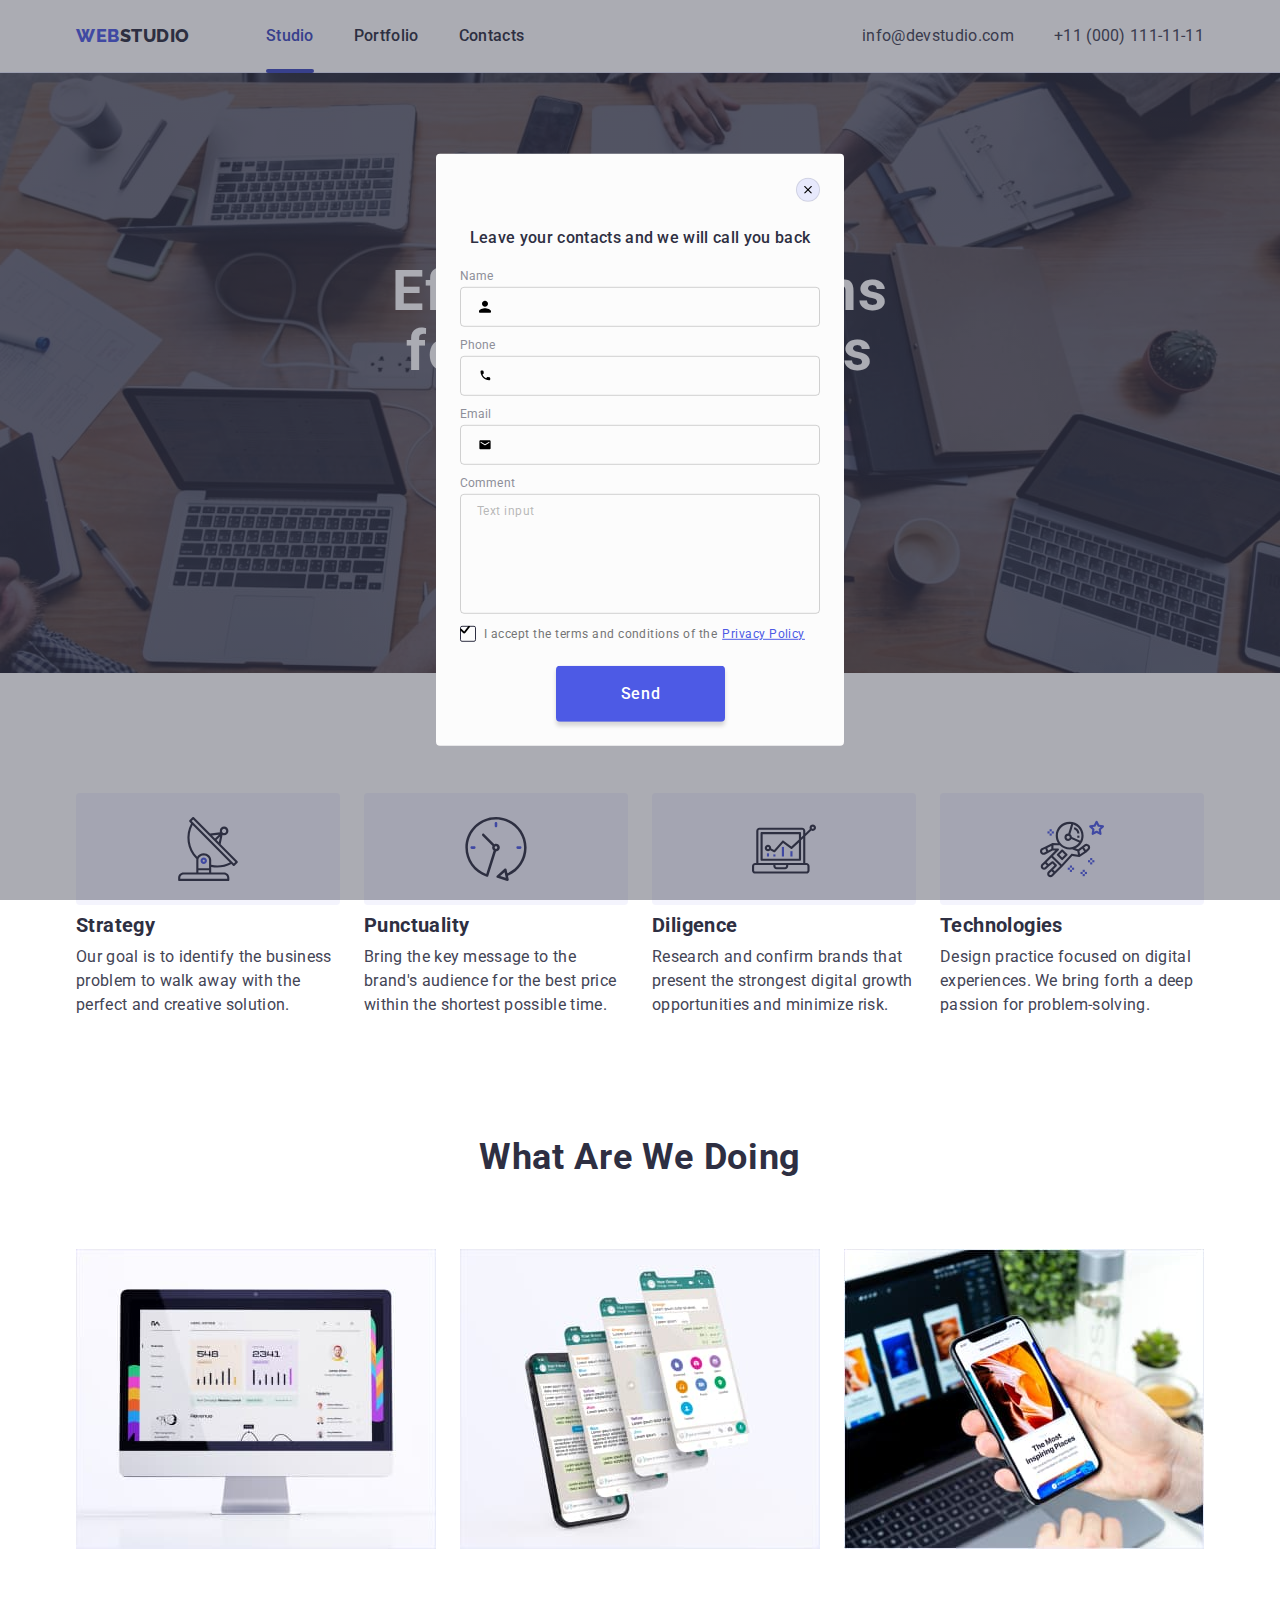
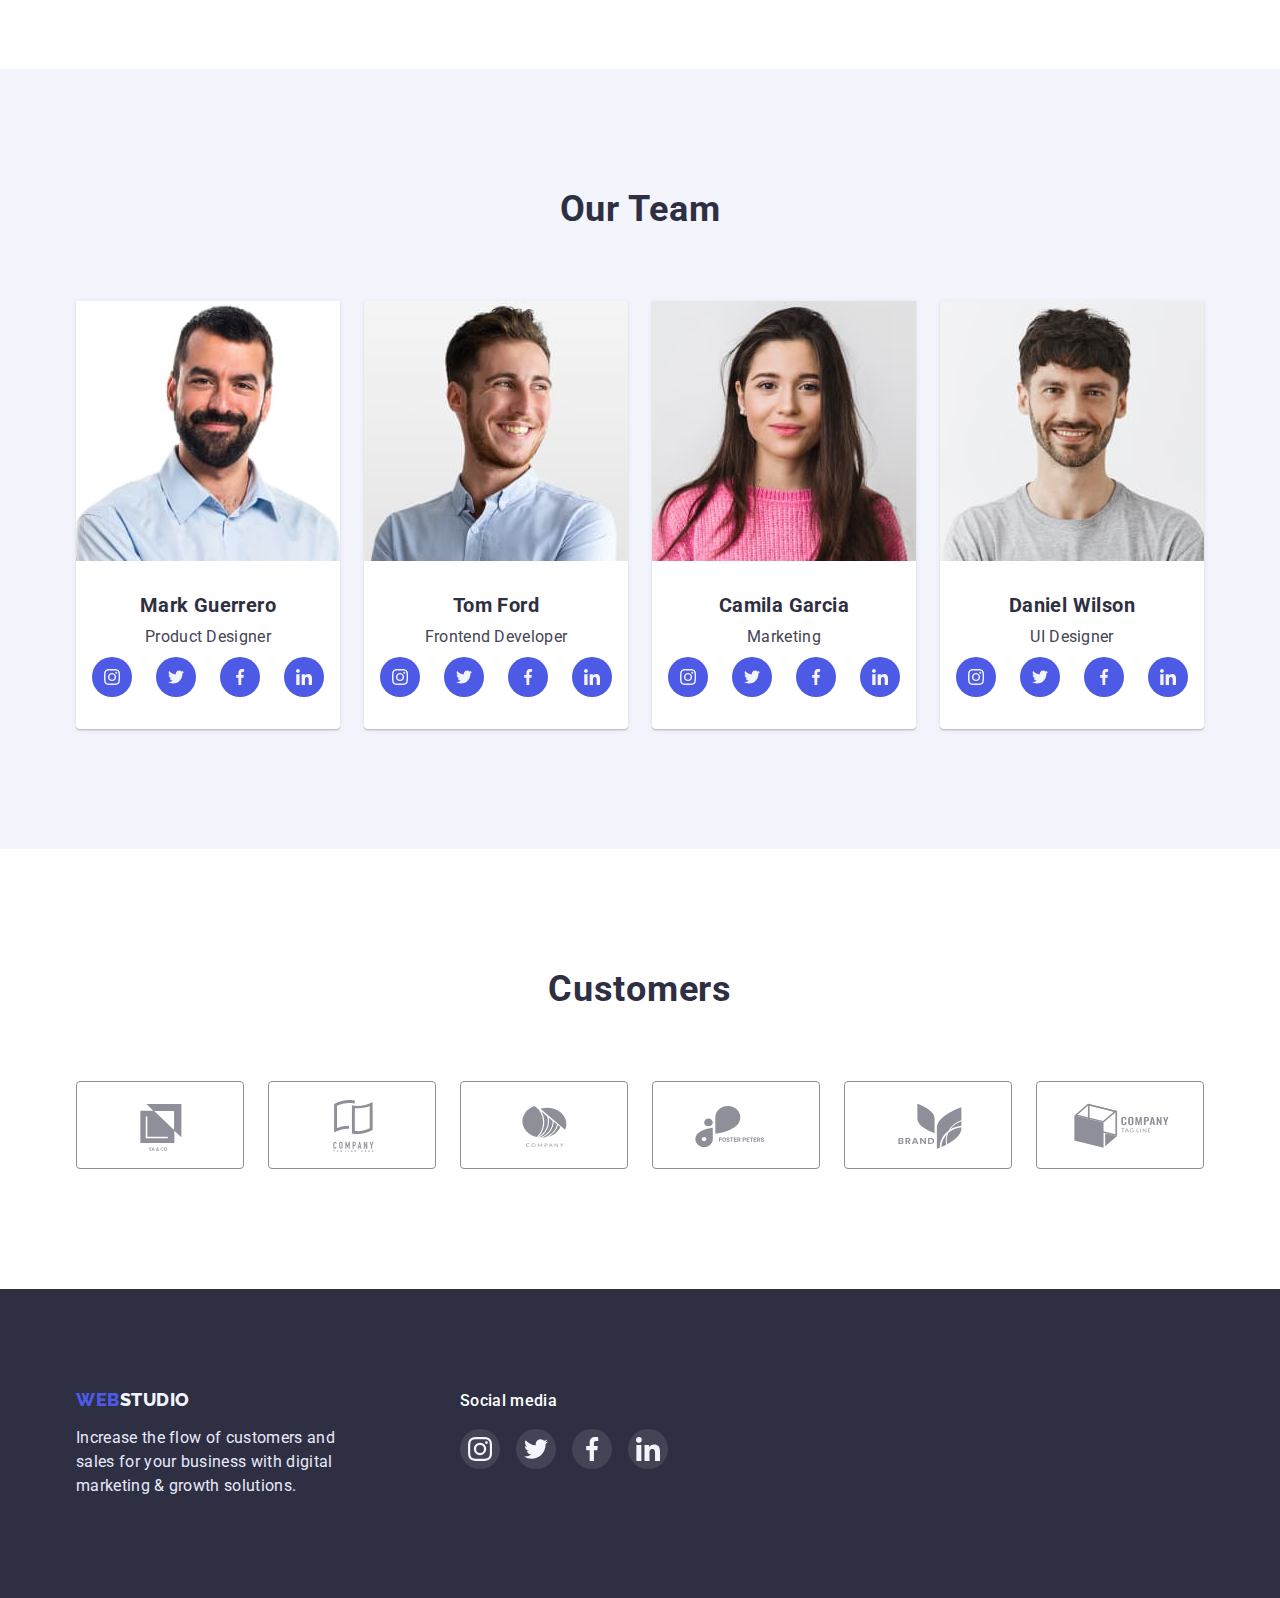
==== index.html @ 74238642 "hw6 1version" ====
<!DOCTYPE html>
<html lang="en">
  <head>
    <meta charset="UTF-8" />
    <meta http-equiv="X-UA-Compatible" content="IE=edge" />
    <meta name="viewport" content="width=device-width, initial-scale=1.0" />
    <title>Студія</title>
    <link rel="preconnect" href="https://fonts.googleapis.com" />
    <link rel="preconnect" href="https://fonts.gstatic.com" crossorigin />
    <link
      href="https://fonts.googleapis.com/css2?family=Raleway:wght@800&family=Roboto:wght@400;500;700;900&display=swap"
      rel="stylesheet"
    />
    <link
      rel="stylesheet"
      href="https://cdnjs.cloudflare.com/ajax/libs/modern-normalize/1.1.0/modern-normalize.min.css"
    />
    <link rel="stylesheet" href="./css/styles.css" />
  </head>
  <body>
    <!--header-->

    <header class="site-header">
      <div class="container wrap-header">
        <a href="./index.html" class="header-logo header-padding"
          >Web<span class="logo-text-studio">Studio</span>
        </a>
        <nav class="header-navigation">
          <ul class="navigation-list list">
            <li class="navigation-item">
              <a
                class="nav-link link header-padding active-link active-color"
                href="./index.html"
                >Studio</a
              >
            </li>
            <li class="navigation-item">
              <a class="nav-link link header-padding" href="./portfolio.html"
                >Portfolio</a
              >
            </li>
            <li class="navigation-item">
              <a class="nav-link link header-padding" href="">Contacts</a>
            </li>
          </ul>
        </nav>
        <ul class="header-contacts-list list">
          <li class="header-contact-item">
            <a
              class="header-mail-link link header-padding"
              href="mailto:info@devstudio.com"
              >info@devstudio.com
            </a>
          </li>
          <li class="header-contact-item">
            <a
              class="header-phone-link link header-padding"
              href="tel:+11(000)111-11-11"
              >+11 (000) 111-11-11
            </a>
          </li>
        </ul>
      </div>
    </header>

    <!--main-->

    <main class="site-main">
      <!--section solutions-->

      <section class="section-solutions">
        <div class="container">
          <h1 class="solution-title">Effective Solutions for Your Business</h1>
          <button class="service-btn" type="button" data-modal-open>
            Order Service
          </button>
        </div>
      </section>

      <!--Section advantages-->

      <section class="section-advantages section">
        <div class="container">
          <h2 class="visually-hidden">Advantages</h2>
          <ul class="advantages-list list">
            <li class="advantages-item icon-antenna">
              <h3 class="advantures-desc">Strategy</h3>
              <p class="advantures-text">
                Our goal is to identify the business problem to walk away with
                the perfect and creative solution.
              </p>
            </li>
            <li class="advantages-item icon-clock">
              <h3 class="advantures-desc">Punctuality</h3>
              <p class="advantures-text">
                Bring the key message to the brand's audience for the best price
                within the shortest possible time.
              </p>
            </li>
            <li class="advantages-item icon-diagram">
              <h3 class="advantures-desc">Diligence</h3>
              <p class="advantures-text">
                Research and confirm brands that present the strongest digital
                growth opportunities and minimize risk.
              </p>
            </li>
            <li class="advantages-item icon-astronaut">
              <h3 class="advantures-desc">Technologies</h3>
              <p class="advantures-text">
                Design practice focused on digital experiences. We bring forth a
                deep passion for problem-solving.
              </p>
            </li>
          </ul>
        </div>
      </section>

      <!--section activity-->

      <section class="section-activity section">
        <div class="container">
          <h2 class="activity-title">What are we doing</h2>
          <ul class="activity-list list">
            <li class="activity-item">
              <img
                class="activity-image"
                src="./images/img-activity1.jpg"
                alt="img1"
                width="360"
                height="300"
              />
            </li>
            <li class="activity-item">
              <img
                class="activity-image"
                src="./images/img-activity2.jpg"
                alt="img2"
                width="360"
                height="300"
              />
            </li>
            <li class="activity-item">
              <img
                class="activity-image"
                src="./images/img-activity3.jpg"
                alt="img3"
                width="360"
                height="300"
              />
            </li>
          </ul>
        </div>
      </section>

      <!--section team-->

      <section class="section-team section">
        <div class="container">
          <h2 class="team-title">Our Team</h2>
          <ul class="team-list list">
            <li class="team-item">
              <img
                class="team-image"
                src="./images/img-team1.jpg"
                alt="img-team1"
                width="264"
                height="260"
              />
              <h3 class="team-desc-title">Mark Guerrero</h3>
              <p class="team-text">Product Designer</p>
              <ul class="team-soc-list list">
                <li class="team-soc-item">
                  <a href="" class="team-soc-link link">
                    <svg class="team-soc-icon" width="16" height="16">
                      <use href="./images/symbol-defs.svg#icon-instagram"></use>
                    </svg>
                  </a>
                </li>
                <li class="team-soc-item">
                  <a href="" class="team-soc-link link">
                    <svg class="team-soc-icon" width="16" height="16">
                      <use href="./images/symbol-defs.svg#icon-twitter"></use>
                    </svg>
                  </a>
                </li>
                <li class="team-soc-item">
                  <a href="" class="team-soc-link link">
                    <svg class="team-soc-icon" width="16" height="16">
                      <use href="./images/symbol-defs.svg#icon-facebook"></use>
                    </svg>
                  </a>
                </li>
                <li class="team-soc-item">
                  <a href="" class="team-soc-link link">
                    <svg class="team-soc-icon" width="16" height="16">
                      <use href="./images/symbol-defs.svg#icon-linkedin"></use>
                    </svg>
                  </a>
                </li>
              </ul>
            </li>

            <li class="team-item">
              <img
                class="team-image"
                src="./images/img-team2.jpg"
                alt="img-team2"
                width="264"
                height="260"
              />
              <h3 class="team-desc-title">Tom Ford</h3>
              <p class="team-text">Frontend Developer</p>
              <ul class="team-soc-list list">
                <li class="team-soc-item">
                  <a href="" class="team-soc-link link">
                    <svg class="team-soc-icon" width="16" height="16">
                      <use href="./images/symbol-defs.svg#icon-instagram"></use>
                    </svg>
                  </a>
                </li>
                <li class="team-soc-item">
                  <a href="" class="team-soc-link link">
                    <svg class="team-soc-icon" width="16" height="16">
                      <use href="./images/symbol-defs.svg#icon-twitter"></use>
                    </svg>
                  </a>
                </li>
                <li class="team-soc-item">
                  <a href="" class="team-soc-link link">
                    <svg class="team-soc-icon" width="16" height="16">
                      <use href="./images/symbol-defs.svg#icon-facebook"></use>
                    </svg>
                  </a>
                </li>
                <li class="team-soc-item">
                  <a href="" class="team-soc-link link">
                    <svg class="team-soc-icon" width="16" height="16">
                      <use href="./images/symbol-defs.svg#icon-linkedin"></use>
                    </svg>
                  </a>
                </li>
              </ul>
            </li>
            <li class="team-item">
              <img
                class="team-image"
                src="./images/img-team3.jpg"
                alt="img-team3"
                width="264"
                height="260"
              />
              <h3 class="team-desc-title">Camila Garcia</h3>
              <p class="team-text">Marketing</p>
              <ul class="team-soc-list list">
                <li class="team-soc-item">
                  <a href="" class="team-soc-link link">
                    <svg class="team-soc-icon" width="16" height="16">
                      <use href="./images/symbol-defs.svg#icon-instagram"></use>
                    </svg>
                  </a>
                </li>
                <li class="team-soc-item">
                  <a href="" class="team-soc-link link">
                    <svg class="team-soc-icon" width="16" height="16">
                      <use href="./images/symbol-defs.svg#icon-twitter"></use>
                    </svg>
                  </a>
                </li>
                <li class="team-soc-item">
                  <a href="" class="team-soc-link link">
                    <svg class="team-soc-icon" width="16" height="16">
                      <use href="./images/symbol-defs.svg#icon-facebook"></use>
                    </svg>
                  </a>
                </li>
                <li class="team-soc-item">
                  <a href="" class="team-soc-link link">
                    <svg class="team-soc-icon" width="16" height="16">
                      <use href="./images/symbol-defs.svg#icon-linkedin"></use>
                    </svg>
                  </a>
                </li>
              </ul>
            </li>
            <li class="team-item">
              <img
                class="team-image"
                src="./images/img-team4.jpg"
                alt="img-team4"
                width="264"
                height="260"
              />
              <h3 class="team-desc-title">Daniel Wilson</h3>
              <p class="team-text">UI Designer</p>
              <ul class="team-soc-list list">
                <li class="team-soc-item">
                  <a href="" class="team-soc-link link">
                    <svg class="team-soc-icon" width="16" height="16">
                      <use href="./images/symbol-defs.svg#icon-instagram"></use>
                    </svg>
                  </a>
                </li>
                <li class="team-soc-item">
                  <a href="" class="team-soc-link link">
                    <svg class="team-soc-icon" width="16" height="16">
                      <use href="./images/symbol-defs.svg#icon-twitter"></use>
                    </svg>
                  </a>
                </li>
                <li class="team-soc-item">
                  <a href="" class="team-soc-link link">
                    <svg class="team-soc-icon" width="16" height="16">
                      <use href="./images/symbol-defs.svg#icon-facebook"></use>
                    </svg>
                  </a>
                </li>
                <li class="team-soc-item">
                  <a href="" class="team-soc-link link">
                    <svg class="team-soc-icon" width="16" height="16">
                      <use href="./images/symbol-defs.svg#icon-linkedin"></use>
                    </svg>
                  </a>
                </li>
              </ul>
            </li>
          </ul>
        </div>
      </section>
      <section class="section-customers">
        <div class="container">
          <h2 class="customers-title">Customers</h2>
          <ul class="customers-list list">
            <li class="customers-item">
              <a href="" class="customers-link link"
                ><svg class="customers-icon" width="104" height="56">
                  <use
                    href="./images/symbol-defs.svg#icon-logo-firm1"
                  ></use></svg
              ></a>
            </li>
            <li class="customers-item">
              <a href="" class="customers-link link"
                ><svg class="customers-icon" width="104" height="56">
                  <use
                    href="./images/symbol-defs.svg#icon-logo-firm2"
                  ></use></svg
              ></a>
            </li>
            <li class="customers-item">
              <a href="" class="customers-link link"
                ><svg class="customers-icon" width="104" height="56">
                  <use
                    href="./images/symbol-defs.svg#icon-logo-firm3"
                  ></use></svg
              ></a>
            </li>
            <li class="customers-item">
              <a href="" class="customers-link link"
                ><svg class="customers-icon" width="104" height="56">
                  <use
                    href="./images/symbol-defs.svg#icon-logo-firm4"
                  ></use></svg
              ></a>
            </li>
            <li class="customers-item">
              <a href="" class="customers-link link"
                ><svg class="customers-icon" width="104" height="56">
                  <use
                    href="./images/symbol-defs.svg#icon-logo-firm5"
                  ></use></svg
              ></a>
            </li>
            <li class="customers-item">
              <a href="" class="customers-link link"
                ><svg class="customers-icon" width="104" height="56">
                  <use
                    href="./images/symbol-defs.svg#icon-logo-firm6"
                  ></use></svg
              ></a>
            </li>
          </ul>
        </div>
      </section>
    </main>

    <!--footer-->

    <footer class="site-footer">
      <div class="container wrap-footer">
        <div class="footer-logo-text">
          <a href="./index.html" class="footer-logo"
            >Web<span class="logo-footer-studio">Studio</span>
          </a>
          <p class="footer-text">
            Increase the flow of customers and sales for your business with
            digital marketing & growth solutions.
          </p>
        </div>
        <div class="footer-soc-icon">
          <p class="footer-soc-text">Social media</p>
          <ul class="footer-soc-list list">
            <li class="footer-soc-item">
              <a href="" class="footer-soc-link link"
                ><svg class="team-soc-icon" width="24" height="24">
                  <use
                    href="./images/symbol-defs.svg#icon-instagram"
                  ></use></svg
              ></a>
            </li>
            <li class="footer-soc-item">
              <a href="" class="footer-soc-link link"
                ><svg class="team-soc-icon" width="24" height="24">
                  <use href="./images/symbol-defs.svg#icon-twitter"></use></svg
              ></a>
            </li>
            <li class="footer-soc-item">
              <a href="" class="footer-soc-link link"
                ><svg class="team-soc-icon" width="24" height="24">
                  <use href="./images/symbol-defs.svg#icon-facebook"></use></svg
              ></a>
            </li>
            <li class="footer-soc-item">
              <a href="" class="footer-soc-link link"
                ><svg class="team-soc-icon" width="24" height="24">
                  <use href="./images/symbol-defs.svg#icon-linkedin"></use></svg
              ></a>
            </li>
          </ul>
        </div>
      </div>
    </footer>
    <div class="backdrop">
      <div class="modal">
        <button type="button" class="modal-close" data-modal-close>
          <svg class="close-icon" width="8" height="8">
            <use href="./images/symbol-defs.svg#icon-close1"></use>
          </svg>
        </button>
        <p class="modal-title">Leave your contacts and we will call you back</p>
        <form class="modal-form">
          <div class="modal-field">
            <label for="user-name" class="input-text">Name</label>
            <div class="input-wrap">
              <input
                type="text"
                class="modal-input"
                name="user-name"
                id="user-name"
              /><svg class="input-icon" width="18" height="18">
                <use href="./images/symbol-defs.svg#icon-person"></use>
              </svg>
            </div>
          </div>
          <div class="modal-field">
            <label for="user-phone" class="input-text">Phone</label>
            <div class="input-wrap">
              <input
                type="text"
                class="modal-input"
                name="user-phone"
                id="user-phone"
              /><svg class="input-icon" width="18" height="18">
                <use href="./images/symbol-defs.svg#icon-phone"></use>
              </svg>
            </div>
          </div>
          <div class="modal-field">
            <label for="user-email" class="input-text">Email</label>
            <div class="input-wrap">
              <input
                type="text"
                class="modal-input"
                name="user-email"
                id="user-email"
              /><svg class="input-icon" width="18" height="18">
                <use href="./images/symbol-defs.svg#icon-email"></use>
              </svg>
            </div>
          </div>
          <div class="modal-field">
            <label for="user-text" class="input-text">Comment</label>
            <textarea
              name="user-text"
              id="user-text"
              placeholder="Text input"
              class="modal-comment"
            ></textarea>
          </div>
          <div class="modal-field">
            <input
              type="checkbox"
              name="privacy"
              id="privacy"
              value="true"
              class="input-ckeckbox visually-hidden"
            /><svg class="ok-item" width="10" height="8">
              <use href="./images/symbol-defs.svg#icon-Vector-1"></use>
            </svg>
            <label for="privacy" class="privacy-text"
              >I accept the terms and conditions of the
              <a class="policy-link" href="">Privacy Policy</a></label
            >
          </div>
          <button type="submit" class="modal-btn">Send</button>
        </form>
      </div>
    </div>
    <script src="./js/modal.js"></script>
  </body>
</html>
---- css/styles.css ----
:root {
  --main-title-colour: #434455;
  --accent-color: #4d5ae5;
  --first-title-color: #2e2f42;
  --second-title-color: #ffffff;
  --desc-color: #e7e9fc;
  --studio-color: #f4f4fd;
  --firsf-background-color: #ffffff;
  --second-background-color: #2e2f42;
  --third-background-color: #f4f4fd;
  --first-btn-color: #f4f4fd;
  --second-btn-color: #404bbf;
  --padding-top-header: 24px;
  --padding-bottom-header: 24px;
  --customers-icon-color: #8e8f99;
  --footer-icon-hover: #31d0aa;
  --modal-bg-color: #fcfcfc;
  --privacy-text-color: #757575;
}

body {
  color: var(--main-title-colour);
  font-family: "Roboto", sans-serif;
  background: var(--firsf-background-color);
}

p,
h1,
h2,
h3 {
  margin: 0;
}
ul {
  margin: 0;
  padding-left: 0;
}
img {
  display: block;
}

.container {
  width: 1158px;
  padding-left: 15px;
  padding-right: 15px;
  margin: 0 auto;
}
.section {
  padding-bottom: 120px;
}

/* header */
.site-header {
  border-bottom: 1px solid #e7e9fc;
}
.wrap-header {
  display: flex;
}
.header-padding {
  display: block;
  padding-top: 24px;
  padding-bottom: 24px;
}

.header-logo {
  text-decoration: none;
  font-family: "Raleway", sans-serif;
  font-weight: 800;
  font-size: 18px;
  line-height: calc(24 / 18);
  letter-spacing: 0.03em;
  text-transform: uppercase;
  color: var(--accent-color);
  display: inline-block;
  margin-right: 76px;
}
.logo-text {
}
.logo-text-studio {
  color: var(--first-title-color);
}
.header-navigation {
}
.navigation-list {
  display: flex;
  gap: 40px;
}
.list {
  list-style: none;
}
.link {
  text-decoration: none;
}
.navigation-item {
}
.nav-link {
  font-weight: 500;
  font-size: 16px;
  line-height: calc(24 / 16);
  letter-spacing: 0.02em;
  color: var(--first-title-color);
  transition-property: color;
  transition-duration: 250ms;
  transition-timing-function: cubic-bezier(0.4, 0, 0.2, 1);
  position: relative;
}
.nav-link.active-link::after {
  content: "";
  width: 100%;
  height: 4px;
  border-radius: 2px;
  background-color: var(--second-btn-color);
  position: absolute;
  left: 0;
  bottom: -1px;
}
.nav-link:hover {
  color: var(--main-title-colour);
}
.nav-link:focus {
  color: var(--accent-color);
}
.active-color {
  color: var(--second-btn-color);
}
.header-contacts-list {
  display: flex;
  margin-left: auto;
}

.header-contact-item {
  margin-left: 40px;
}
.header-contact-item:first-child {
  margin-left: 0;
}
.header-mail-link {
  font-size: 16px;
  line-height: calc(24 / 16);
  letter-spacing: 0.02em;
  color: inherit;
  transition-property: color;
  transition-duration: 250ms;
  transition-timing-function: cubic-bezier(0.4, 0, 0.2, 1);
}
.header-mail-link:hover,
.header-mail-link:focus {
  color: var(--accent-color);
}
.header-phone-link {
  font-size: 16px;
  line-height: calc(24 / 16);
  letter-spacing: 0.02em;
  color: inherit;
  transition-property: color;
  transition-duration: 250ms;
  transition-timing-function: cubic-bezier(0.4, 0, 0.2, 1);
}
.header-phone-link:hover,
.header-phone-link:focus {
  color: var(--accent-color);
}

/* Main */
.site-main {
}
.section-solutions {
  max-width: 1440px;
  margin-left: auto;
  margin-right: auto;
  background-image: linear-gradient(
      rgba(46, 47, 66, 0.7),
      rgba(46, 47, 66, 0.7)
    ),
    url(../images/solution-image.jpg);
  background-repeat: no-repeat;
  background-position: center;
  background-size: cover;

  background-color: var(--second-background-color);
  text-align: center;
  padding-top: 188px;
  padding-bottom: 188px;
}

.solution-title {
  font-size: 56px;
  line-height: calc(60 / 56);
  letter-spacing: 0.02em;
  color: var(--second-title-color);
  max-width: 496px;
  margin-bottom: 48px;
  margin-left: auto;
  margin-right: auto;
}
.service-btn {
  width: 169px;
  height: 56px;
  font-family: inherit;
  background: var(--accent-color);
  font-weight: 500;
  font-size: 16px;
  line-height: calc(19 / 16);
  letter-spacing: 0.04em;
  color: var(--second-title-color);
  cursor: pointer;
  box-shadow: 0px 4px 4px rgba(0, 0, 0, 0.15);
  border-radius: 4px;
  border: 1px solid transparent;
  transition-property: background-color;
  transition-duration: 250ms;
  transition-timing-function: cubic-bezier(0.4, 0, 0.2, 1);
}

/* .service-btn:focus {
  background-color: var(--second-btn-color);
} */
.service-btn:hover,
.service-btn:focus {
  box-shadow: 0px 4px 4px rgba(0, 0, 0, 0.15);
  background-color: var(--second-btn-color);
}

.section-advantages {
  padding-top: 120px;
}

.advantages-list {
  display: flex;
}
.advantages-item {
  margin-right: 24px;
  flex-basis: calc((100% - 72px) / 4);
}
.advantages-item::before {
  display: block;
  content: "";

  background-size: auto;
  background-repeat: no-repeat;
  background-position: center;
  background-color: var(--studio-color);
  border-radius: 4px;
  height: 112px;
}
.icon-antenna::before {
  background-image: url(../images/antenna.svg);
}
.icon-clock::before {
  background-image: url(../images/clock.svg);
}
.icon-diagram::before {
  background-image: url(../images/diagram.svg);
}
.icon-astronaut::before {
  background-image: url(../images/astronaut.svg);
}
.advantages-item:last-child {
  margin-right: 0;
}
.advantures-desc {
  font-size: 20px;
  line-height: calc(24 / 20);
  letter-spacing: 0.02em;
  color: var(--first-title-color);
  margin-top: 8px;
  margin-bottom: 8px;
}
.advantures-text {
  font-size: 16px;
  line-height: calc(24 / 16);
  letter-spacing: 0.02em;
}
.section-activity {
}
.activity-title {
  font-size: 36px;
  line-height: calc(40 / 36);
  letter-spacing: 0.02em;
  text-transform: capitalize;
  color: var(--first-title-color);
  margin-bottom: 72px;
  text-align: center;
}
.activity-list {
  display: flex;
  gap: 24px;
}

.activity-item {
  width: calc((100% - 48px) / 3);
}
.activity-image {
}
.section-team {
  background: var(--third-background-color);
  padding-top: 120px;
}
.team-title {
  font-size: 36px;
  line-height: calc(40 / 36);
  letter-spacing: 0.02em;
  text-transform: capitalize;
  color: var(--first-title-color);
  text-align: center;
  margin-bottom: 72px;
}
.team-list {
  display: flex;
  gap: 24px;
}
/*тренування-after
.team-item::after {
  display: flex;
  content: "";
  height: 48px;
  width: 232px;
  margin-right: auto;
  margin-left: auto;
    background-image: url(../images/inst.svg), url(../images/twit.svg),
    url(../images/fcb.svg), url(../images/ln.svg);
  background-repeat: no-repeat;
  background-position: 0 4px, 64px 4px, 128px 4px, 192px 4px;
  background-size: 40px;
}*/

.team-item {
  background: var(--firsf-background-color);
  padding-bottom: 32px;
  box-shadow: 0px 1px 6px rgba(46, 47, 66, 0.08),
    0px 1px 1px rgba(46, 47, 66, 0.16), 0px 2px 1px rgba(46, 47, 66, 0.08);
  border-radius: 0px 0px 4px 4px;
}
.team-image {
  margin-bottom: 32px;
}
.team-desc-title {
  font-size: 20px;
  line-height: calc(24 / 20);
  letter-spacing: 0.02em;
  color: var(--first-title-color);
  margin-bottom: 8px;
  text-align: center;
}
.team-text {
  font-size: 16px;
  line-height: calc(24 / 16);
  letter-spacing: 0.02em;
  text-align: center;
  margin-bottom: 8px;
}
.team-soc-list {
  display: flex;
  gap: 24px;
  justify-content: center;
}

.team-soc-item {
  width: 40px;
  height: 40px;
}
.team-soc-link {
  width: 100%;
  height: 100%;
  background-color: var(--accent-color);
  border-radius: 50%;
  display: flex;
  align-items: center;
  justify-content: center;
  transition-property: background-color;
  transition-duration: 250ms;
  transition-timing-function: cubic-bezier(0.4, 0, 0.2, 1);
}
.team-soc-link:hover,
.team-soc-link:focus {
  background-color: var(--second-btn-color);
}
.team-soc-icon {
  fill: var(--studio-color);
}
.section-customers {
  padding-top: 120px;
  padding-bottom: 120px;
}

.customers-title {
  font-size: 36px;
  line-height: calc(40 / 36);
  letter-spacing: 0.02em;
  text-transform: capitalize;
  color: var(--first-title-color);
  text-align: center;

  margin-bottom: 72px;
}
.customers-list {
  display: flex;
  gap: 24px;
}

.customers-item {
  width: calc((100% - 120px) / 6);
  height: 88px;
}
.customers-link {
  width: 100%;
  height: 100%;
  border: 1px solid #8e8f99;
  border-radius: 4px;
  display: flex;
  align-items: center;
  justify-content: center;
  transition-property: border-color;
  transition-duration: 250ms;
  transition-timing-function: cubic-bezier(0.4, 0, 0.2, 1);
}
.customers-link:hover {
  border-color: var(--second-btn-color);
}
.customers-link:hover .customers-icon {
  fill: var(--second-btn-color);
}
.customers-link:focus .customers-icon {
  fill: var(--second-btn-color);
}
.customers-icon {
  fill: var(--customers-icon-color);
  transition-property: fill;
  transition-duration: 250ms;
  transition-timing-function: cubic-bezier(0.4, 0, 0.2, 1);
}
/* Footer */

.site-footer {
  background: var(--second-background-color);
  padding-top: 100px;
  padding-bottom: 100px;
  padding-right: 0;
}
.wrap-footer {
  display: flex;
  align-items: baseline;
}
.footer-logo {
  text-decoration: none;
  font-family: "Raleway", sans-serif;
  font-weight: 800;
  font-size: 18px;
  line-height: calc(21 / 18);
  letter-spacing: 0.03em;
  text-transform: uppercase;
  color: var(--accent-color);
  display: inline-block;

  margin-bottom: 16px;
}

.logo-footer-studio {
  color: var(--studio-color);
}
.footer-text {
  width: 264px;
  font-size: 16px;
  line-height: calc(24 / 16);
  letter-spacing: 0.02em;
  color: var(--desc-color);
}
.footer-soc-icon {
  margin-left: 120px;
}
.footer-soc-text {
  font-weight: 500;
  font-size: 16px;
  line-height: calc(24 / 16);
  letter-spacing: 0.02em;
  color: var(--firsf-background-color);
  margin-bottom: 16px;
}
.footer-soc-list {
  display: flex;
  gap: 16px;
}

.footer-soc-item {
  width: 40px;
  height: 40px;
}
.footer-soc-link {
  width: 100%;
  height: 100%;
  background-color: var(--main-title-colour);
  border-radius: 50%;
  display: flex;
  align-items: center;
  justify-content: center;
  transition-property: background-color;
  transition-duration: 250ms;
  transition-timing-function: cubic-bezier(0.4, 0, 0.2, 1);
}
.footer-soc-link:hover,
.footer-soc-link:focus {
  background-color: var(--footer-icon-hover);
}
.backdrop {
  position: fixed;
  top: 0;
  height: 100%;
  width: 100%;
  background-color: rgba(46, 47, 66, 0.4);
  transition-property: opacity, visibility;
  transition-duration: 300ms;
  transition-timing-function: linear;
}
.modal {
  position: absolute;
  top: 50%;
  left: 50%;
  width: 408px;
  min-height: 576px;
  background-color: var(--modal-bg-color);
  border-radius: 4px;
  padding: 24px;
  transform: translate(-50%, -50%);
  transition-property: transform;
  transition-duration: 300ms;
  transition-timing-function: linear;
}
.backdrop.is-hidden .modal {
  transform: translateX(-50%);
}
.modal-close {
  /* position: absolute;
  right: 24px;
  top: 24px; */
  width: 24px;
  height: 24px;
  border-radius: 50%;
  border: 1px solid rgba(0, 0, 0, 0.1);
  background-color: var(--desc-color);
  cursor: pointer;
  margin-left: auto;
  align-items: center;
  justify-content: center;
  display: flex;
  transition-property: background-color;
  transition-duration: 250ms;
  transition-timing-function: cubic-bezier(0.4, 0, 0.2, 1);
}
.modal-close:hover,
.modal-close:focus {
  fill: var(--firsf-background-color);
  background-color: var(--second-btn-color);
}
.is-hidden {
  visibility: hidden;
  opacity: 0;
  pointer-events: none;
}
.modal-title {
  font-weight: 500;
  font-size: 16px;
  line-height: calc(24 / 16);
  text-align: center;
  letter-spacing: 0.02em;
  color: var(--first-title-color);
  margin-top: 24px;
  margin-bottom: 16px;
}
.modal-input {
  width: 100%;
  height: 40px;
  background-color: transparent;
  border: 1px solid rgba(33, 33, 33, 0.2);
  border-radius: 4px;
  padding-left: 38px;
  outline: none;
  transition-property: border-color;
  transition-duration: 250ms;
  transition-timing-function: cubic-bezier(0.4, 0, 0.2, 1);
}
.modal-input:focus {
  border-color: var(--accent-color);
}
.modal-input:focus + .input-icon {
  fill: var(--accent-color);
}
.modal-comment {
  width: 100%;
  height: 120px;
  border: 1px solid rgba(33, 33, 33, 0.2);
  border-radius: 4px;
  background-color: transparent;
  outline: none;
  padding-left: 16px;
  padding-top: 8px;
  resize: none;
  transition-property: border-color;
  transition-duration: 250ms;
  transition-timing-function: cubic-bezier(0.4, 0, 0.2, 1);
}
.modal-comment:focus {
  border-color: var(--accent-color);
}
.modal-comment::placeholder {
  font-weight: 400;
  font-size: 12px;
  line-height: calc(16 / 12);
  letter-spacing: 0.04em;
  color: rgba(117, 117, 117, 0.5);
}
.privacy-text {
  font-weight: 400;
  font-size: 12px;
  line-height: calc(16 / 12);
  letter-spacing: 0.04em;
  color: var(--privacy-text-color);
  display: flex;
}
.privacy-text::before {
  content: "";
  width: 16px;
  height: 16px;
  border: 1.25px solid #2e2f42;
  border-radius: 2px;
  margin-right: 8px;
  display: block;
  transition-property: background-color;
  transition-duration: 250ms;
  transition-timing-function: cubic-bezier(0.4, 0, 0.2, 1);
}

.input-ckeckbox:checked + .privacy-text::before {
  background-color: var(--second-btn-color);
  border: none;
}
.policy-link {
  margin-left: 5px;
  color: var(--accent-color);
}
.ok-item {
  position: absolute;
}
.modal-form {
}
.modal-btn {
  width: 169px;
  height: 56px;
  font-family: inherit;
  font-weight: 500;
  font-size: 16px;
  line-height: calc(24 / 16);
  letter-spacing: 0.04em;
  color: var(--firsf-background-color);
  background: var(--accent-color);
  box-shadow: 0px 4px 4px rgba(0, 0, 0, 0.15);
  border-radius: 4px;
  cursor: pointer;
  margin-left: 96px;
  margin-top: 24px;
  margin-right: 96px;
  border-color: transparent;
  transition-property: background-color;
  transition-duration: 250ms;
  transition-timing-function: cubic-bezier(0.4, 0, 0.2, 1);
}
.modal-btn:hover,
.modal-btn:focus {
  background-color: var(--second-btn-color);
  box-shadow: 0px 4px 4px rgba(0, 0, 0, 0.15);
}
.modal-field {
  margin-bottom: 8px;
}
.modal-field:nth-child(5) {
  margin-bottom: 0px;
}

.input-wrap {
  position: relative;
}
.input-text {
  font-weight: 400;
  font-size: 12px;
  line-height: calc(14 / 12);
  letter-spacing: 0.01em;
  color: var(--customers-icon-color);
  display: inline-block;
  margin-bottom: 4px;
}
.input-icon {
  position: absolute;
  left: 16px;
  top: 50%;
  transform: translateY(-50%);
  transition-property: fill;
  transition-duration: 250ms;
  transition-timing-function: cubic-bezier(0.4, 0, 0.2, 1);
}

/* Portfolio */

.site-header {
}
.logo-text {
}
.logo-text-studio {
}
.header-navigation {
}
.navigation-list {
}
.list {
}
.navigation-item {
}
.nav-link {
}
.header-contacts-list {
}
.header-contact-item {
}
.header-mail-link {
}
.header-phone-link {
}
.portfolio-main {
  background: var(--firsf-background-color);
}
.section-portfolio-btn {
  padding-top: 96px;
}
.visually-hidden {
  position: absolute;
  width: 1px;
  height: 1px;
  margin: -1px;
  border: 0;
  padding: 0;
  white-space: nowrap;
  clip-path: inset(100%);
  clip: rect(0 0 0 0);
  overflow: hidden;
}
.portfolio-list {
  margin-bottom: 72px;
  display: flex;
  justify-content: center;
  gap: 24px;
}

.portfolio-btn {
  font-family: inherit;
  font-weight: 500;
  font-size: 16px;
  line-height: calc(24 / 16);
  letter-spacing: 0.04em;
  background: var(--first-btn-color);
  color: var(--accent-color);
  cursor: pointer;
  border: 1px solid #e7e9fc;
  border-radius: 4px;
  padding-top: 12px;
  padding-bottom: 12px;
  padding-left: 24px;
  padding-right: 24px;
  transition-property: background-color, color, border, box-shadow;
  transition-duration: 250ms;
  transition-timing-function: cubic-bezier(0.4, 0, 0.2, 1);
}
.portfolio-btn:hover,
.portfolio-btn:focus {
  background-color: var(--second-btn-color);
  color: var(--second-title-color);
  border: 1px solid transparent;
  box-shadow: 0px 3px 1px rgba(0, 0, 0, 0.1), 0px 2px 1px rgba(0, 0, 0, 0.08),
    0px 2px 2px rgba(0, 0, 0, 0.12);
}

.portfolio-image-list {
  display: flex;
  flex-wrap: wrap;
  row-gap: 48px;
  column-gap: 24px;
}
.portfolio-link {
  display: block;
  box-shadow: 0px 1px 6px rgba(46, 47, 66, 0.08);
  transition-property: box-shadow;
  transition-duration: 250ms;
  transition-timing-function: cubic-bezier(0.4, 0, 0.2, 1);
}
.portfolio-link:hover .image-top-text,
.portfolio-link:focus .image-top-text {
  transform: translateY(-100%);
}
.portfolio-link:hover,
.portfolio-link:focus {
  box-shadow: 0px 1px 6px rgba(46, 47, 66, 0.08),
    0px 1px 1px rgba(46, 47, 66, 0.16), 0px 2px 1px rgba(46, 47, 66, 0.08);
}

.top-text-wrap {
  position: relative;
  overflow: hidden;
}
.image {
}
.image-top-text {
  position: absolute;
  height: 100%;
  font-size: 16px;
  line-height: calc(24 / 16);
  letter-spacing: 0.02em;
  color: var(--first-btn-color);
  /* top: 0; */
  background-color: var(--accent-color);
  padding: 40px 32px 164px 32px;
  /* transform: translateY(100%); */
  transition-property: transform;
  transition-duration: 250ms;
  transition-timing-function: cubic-bezier(0.4, 0, 0.2, 1);
}
.desc-border {
  border-bottom: 1px solid #e7e9fc;
  border-left: 1px solid #e7e9fc;
  border-right: 1px solid #e7e9fc;
  padding-top: 32px;
  padding-bottom: 32px;
  padding-left: 16px;
}

.portfolio-image-desc {
  font-size: 20px;
  line-height: calc(24 / 20);
  letter-spacing: 0.02em;
  color: var(--first-title-color);

  margin-bottom: 8px;
}
.portfolio-image-text {
  font-size: 16px;
  line-height: calc(24 / 16);
  letter-spacing: 0.02em;
  color: var(--main-title-colour);
}
.footer {
}
.logo-text-footer {
}
.footer-text {
}
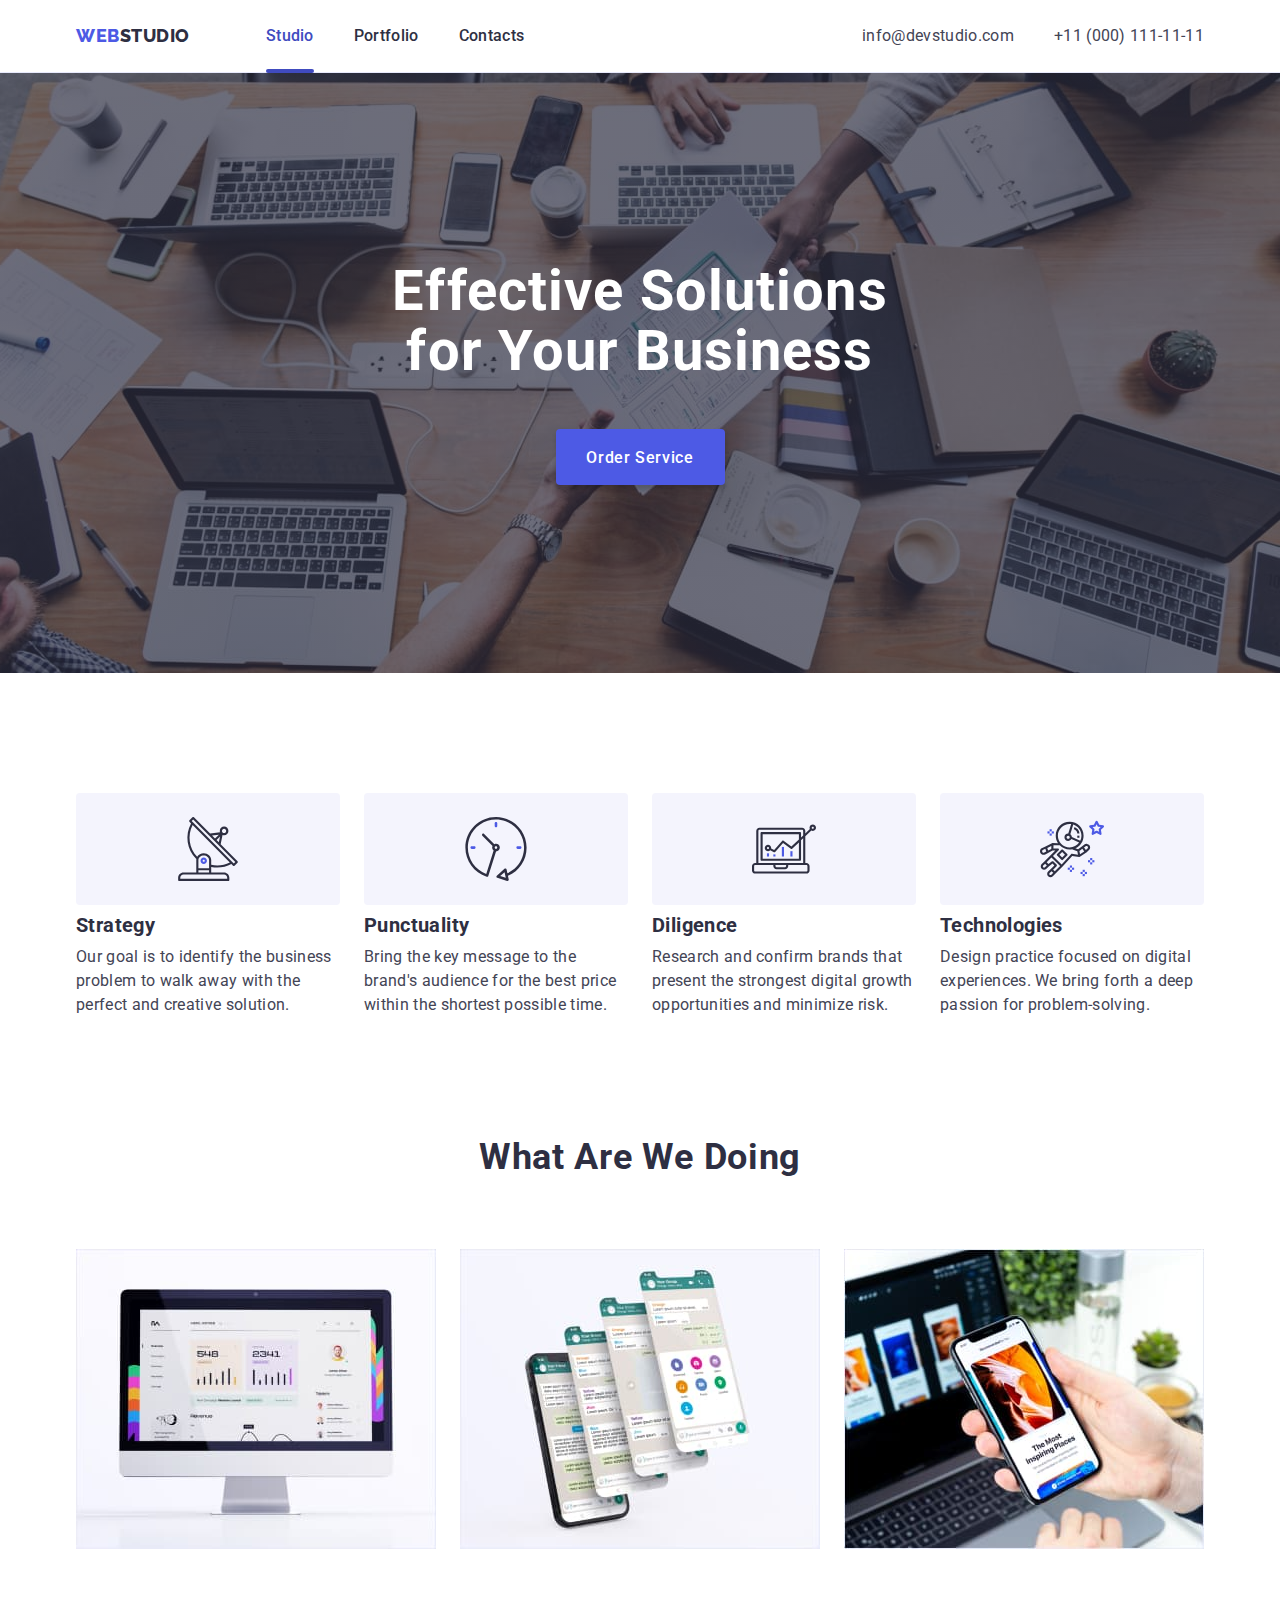
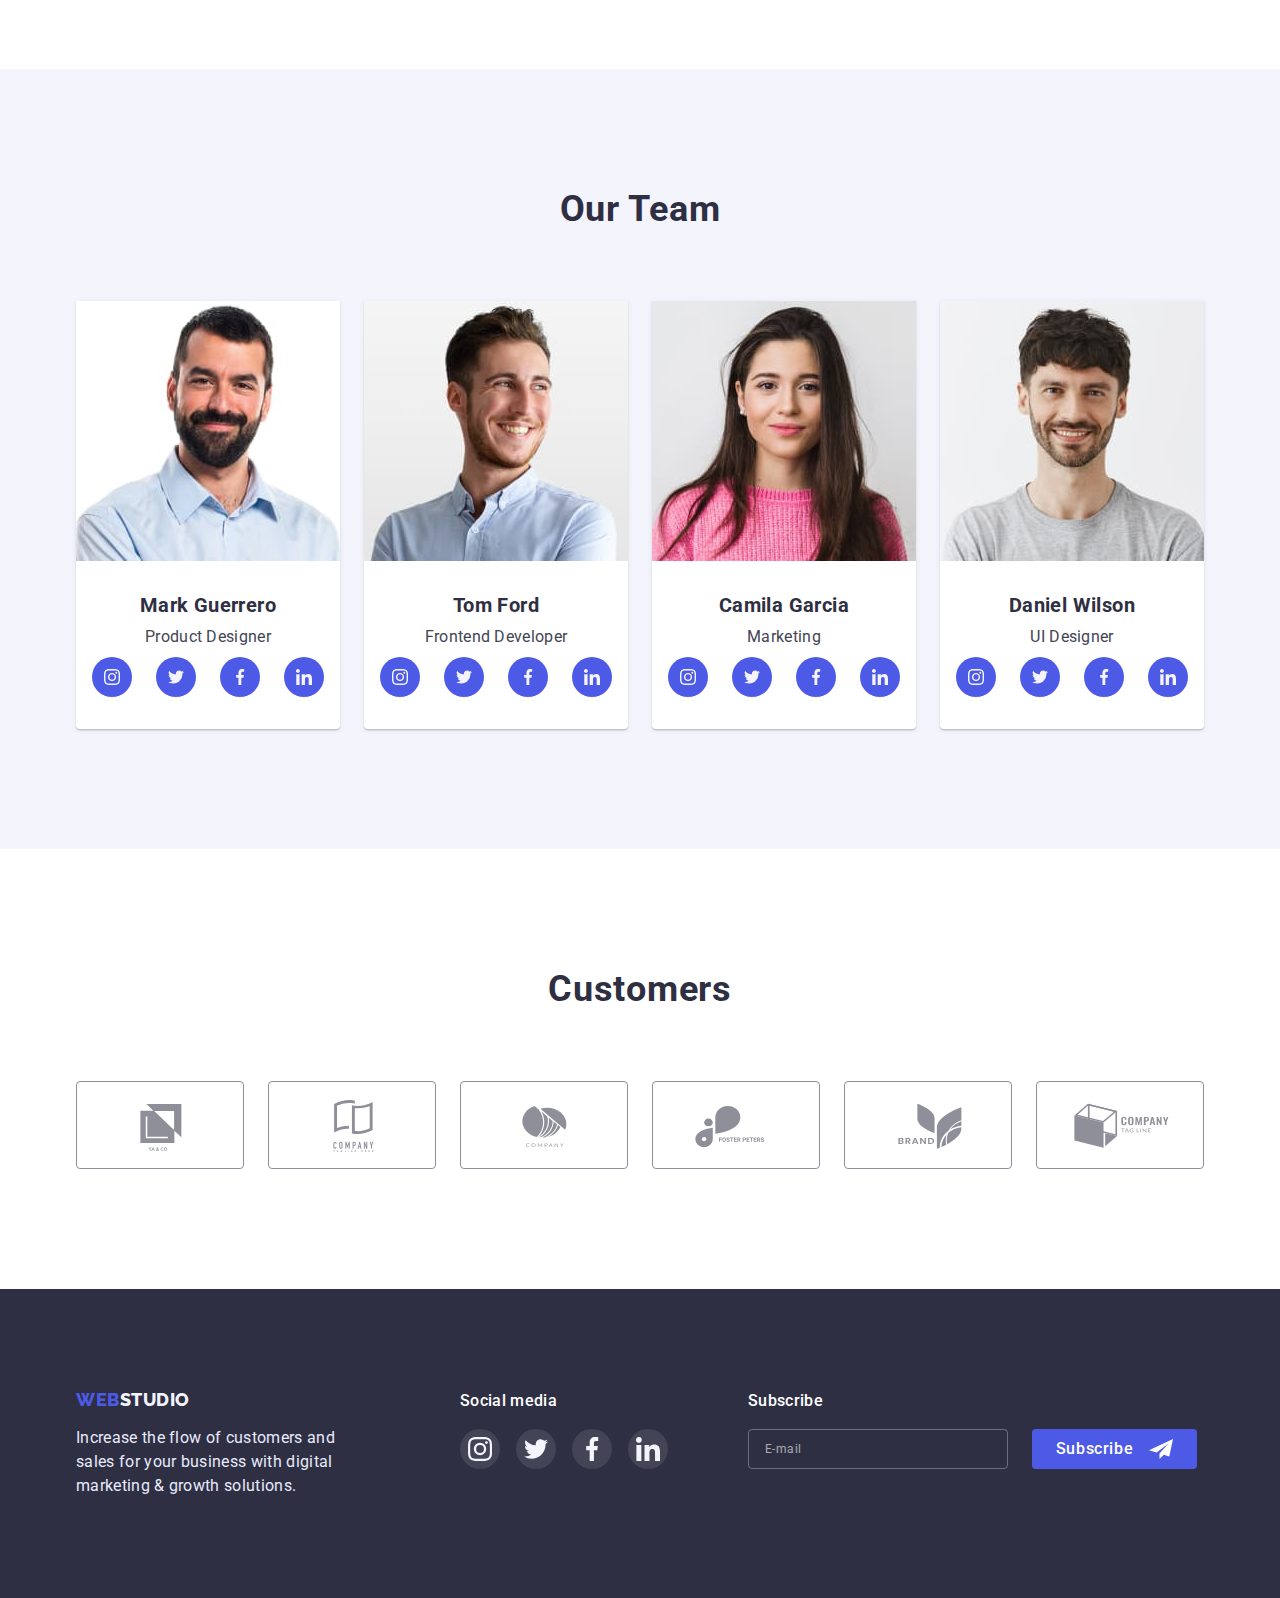
==== commit b74fea66: "made hw6" ====
--- a/index.html
+++ b/index.html
@@ -427,9 +427,27 @@
             </li>
           </ul>
         </div>
+        <div class="wrap-footer-form">
+          <p class="footer-form-title">Subscribe</p>
+          <form class="footer-form">
+            <input
+              class="footer-input"
+              type="text"
+              name="user-email"
+              id=""
+              placeholder="E-mail"
+            />
+            <button class="footer-form-btn" type="submit">
+              Subscribe
+              <svg class="send-icon" width="24" height="24">
+                <use href="./images/symbol-defs.svg#icon-send"></use>
+              </svg>
+            </button>
+          </form>
+        </div>
       </div>
     </footer>
-    <div class="backdrop">
+    <div class="backdrop is-hidden" data-modal>
       <div class="modal">
         <button type="button" class="modal-close" data-modal-close>
           <svg class="close-icon" width="8" height="8">
@@ -482,8 +500,8 @@
             <textarea
               name="user-text"
               id="user-text"
+              class="modal-comment"
               placeholder="Text input"
-              class="modal-comment"
             ></textarea>
           </div>
           <div class="modal-field">
@@ -493,13 +511,11 @@
               id="privacy"
               value="true"
               class="input-ckeckbox visually-hidden"
-            /><svg class="ok-item" width="10" height="8">
-              <use href="./images/symbol-defs.svg#icon-Vector-1"></use>
-            </svg>
+            />
             <label for="privacy" class="privacy-text"
               >I accept the terms and conditions of the
-              <a class="policy-link" href="">Privacy Policy</a></label
-            >
+              <a class="policy-link" href="">Privacy Policy</a>
+            </label>
           </div>
           <button type="submit" class="modal-btn">Send</button>
         </form>
--- a/css/styles.css
+++ b/css/styles.css
@@ -467,7 +467,8 @@
 .footer-soc-icon {
   margin-left: 120px;
 }
-.footer-soc-text {
+.footer-soc-text,
+.footer-form-title {
   font-weight: 500;
   font-size: 16px;
   line-height: calc(24 / 16);
@@ -499,6 +500,70 @@
 .footer-soc-link:hover,
 .footer-soc-link:focus {
   background-color: var(--footer-icon-hover);
+}
+.wrap-footer-form {
+  margin-left: 80px;
+}
+.footer-form {
+  display: flex;
+}
+.footer-input {
+  width: 260px;
+  height: 40px;
+  background-color: transparent;
+  border: 1px solid rgba(255, 255, 255, 0.3);
+  border-radius: 4px;
+  padding-left: 16px;
+  outline: none;
+  font-weight: 400;
+  font-size: 12px;
+  line-height: calc(24 / 12);
+  letter-spacing: 0.04em;
+  color: rgba(255, 255, 255, 0.6);
+  margin-right: 24px;
+  transition-property: border-color;
+  transition-duration: 250ms;
+  transition-timing-function: cubic-bezier(0.4, 0, 0.2, 1);
+}
+.footer-input:focus {
+  border-color: var(--accent-color);
+}
+.footer-input::placeholder {
+  font-weight: 400;
+  font-size: 12px;
+  line-height: calc(24 / 12);
+  letter-spacing: 0.04em;
+  color: rgba(255, 255, 255, 0.6);
+}
+
+.footer-form-btn {
+  min-width: 165px;
+  height: 40px;
+  padding-top: 8px;
+  padding-bottom: 8px;
+  background: var(--accent-color);
+  border-radius: 4px;
+  border-color: transparent;
+  font-weight: 500;
+  font-size: 16px;
+  line-height: calc(24 / 16);
+  letter-spacing: 0.04em;
+  color: #ffffff;
+  cursor: pointer;
+  display: flex;
+  align-items: center;
+  justify-content: center;
+  transition-property: background-color;
+  transition-duration: 250ms;
+  transition-timing-function: cubic-bezier(0.4, 0, 0.2, 1);
+}
+.footer-form-btn:hover,
+.footer-form-btn:focus {
+  background-color: var(--second-btn-color);
+}
+.send-icon {
+  fill: var(--firsf-background-color);
+  margin-left: 16px;
 }
 .backdrop {
   position: fixed;
@@ -573,6 +638,11 @@
   border-radius: 4px;
   padding-left: 38px;
   outline: none;
+  font-weight: 400;
+  font-size: 12px;
+  line-height: calc(16 / 12);
+  letter-spacing: 0.04em;
+  color: rgba(117, 117, 117, 0.5);
   transition-property: border-color;
   transition-duration: 250ms;
   transition-timing-function: cubic-bezier(0.4, 0, 0.2, 1);
@@ -593,12 +663,14 @@
   padding-left: 16px;
   padding-top: 8px;
   resize: none;
+  font-weight: 400;
+  font-size: 12px;
+  line-height: calc(16 / 12);
+  letter-spacing: 0.04em;
+  color: rgba(117, 117, 117, 0.5);
   transition-property: border-color;
   transition-duration: 250ms;
   transition-timing-function: cubic-bezier(0.4, 0, 0.2, 1);
-}
-.modal-comment:focus {
-  border-color: var(--accent-color);
 }
 .modal-comment::placeholder {
   font-weight: 400;
@@ -607,6 +679,10 @@
   letter-spacing: 0.04em;
   color: rgba(117, 117, 117, 0.5);
 }
+.modal-comment:focus {
+  border-color: var(--accent-color);
+}
+
 .privacy-text {
   font-weight: 400;
   font-size: 12px;
@@ -623,7 +699,7 @@
   border-radius: 2px;
   margin-right: 8px;
   display: block;
-  transition-property: background-color;
+  transition-property: background-color, border, background-image;
   transition-duration: 250ms;
   transition-timing-function: cubic-bezier(0.4, 0, 0.2, 1);
 }
@@ -631,13 +707,15 @@
 .input-ckeckbox:checked + .privacy-text::before {
   background-color: var(--second-btn-color);
   border: none;
+  background-image: url(../images/ok-icon.svg);
+  background-repeat: no-repeat;
+  background-position: center;
 }
 .policy-link {
   margin-left: 5px;
   color: var(--accent-color);
 }
-.ok-item {
-  position: absolute;
+.ok-icon {
 }
 .modal-form {
 }
@@ -686,6 +764,7 @@
   display: inline-block;
   margin-bottom: 4px;
 }
+
 .input-icon {
   position: absolute;
   left: 16px;
